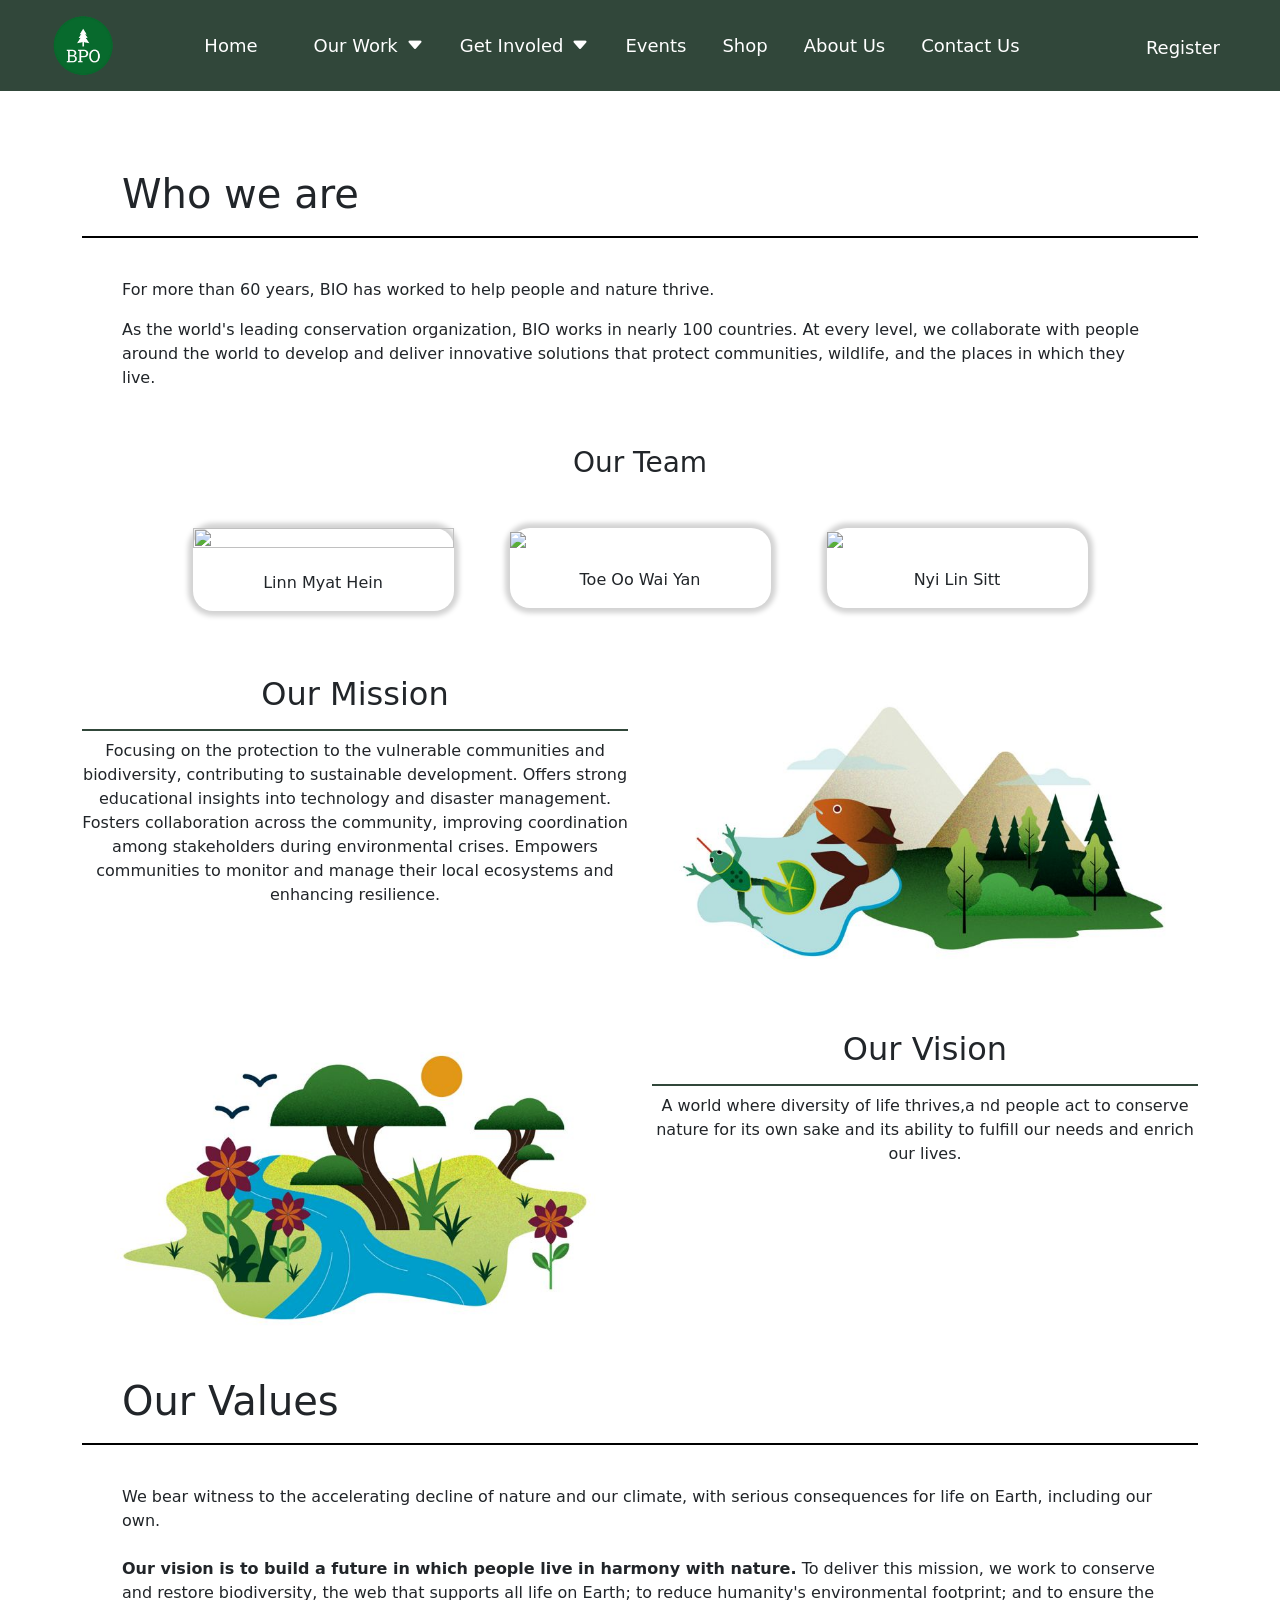
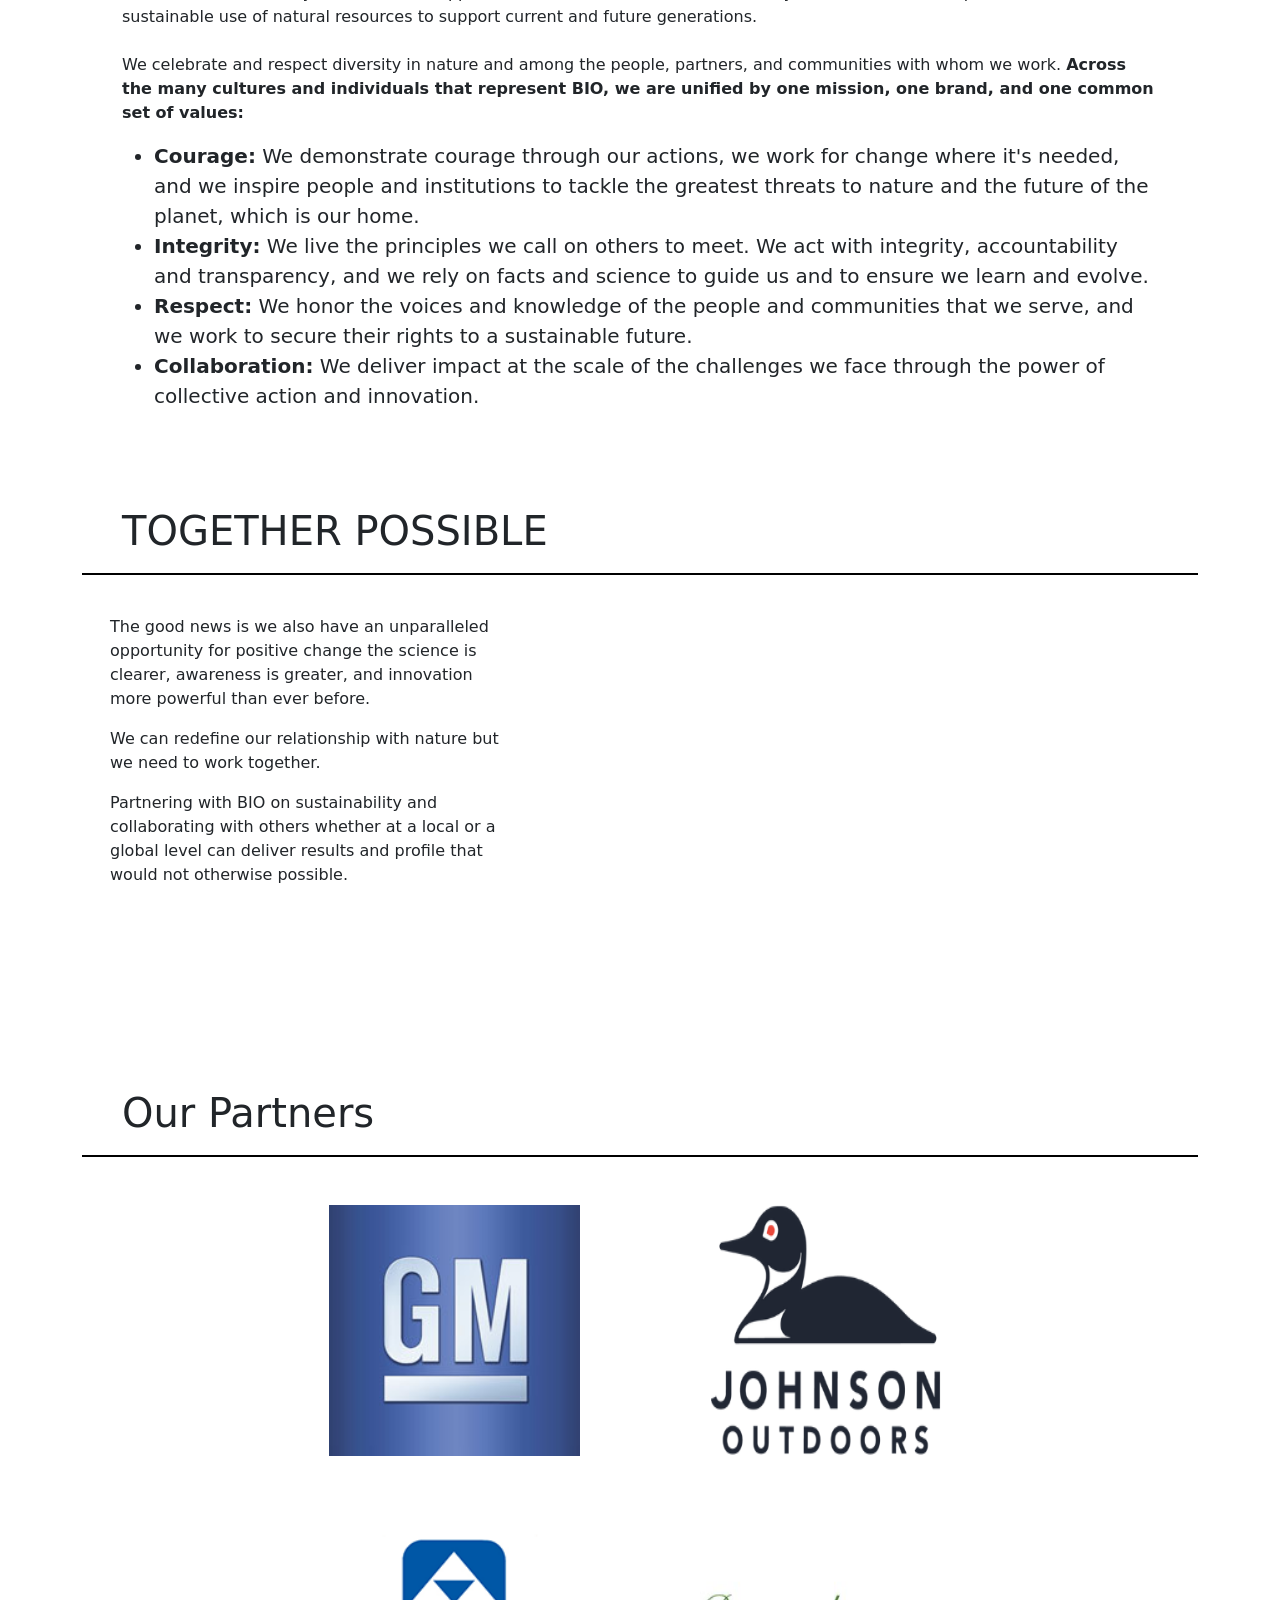
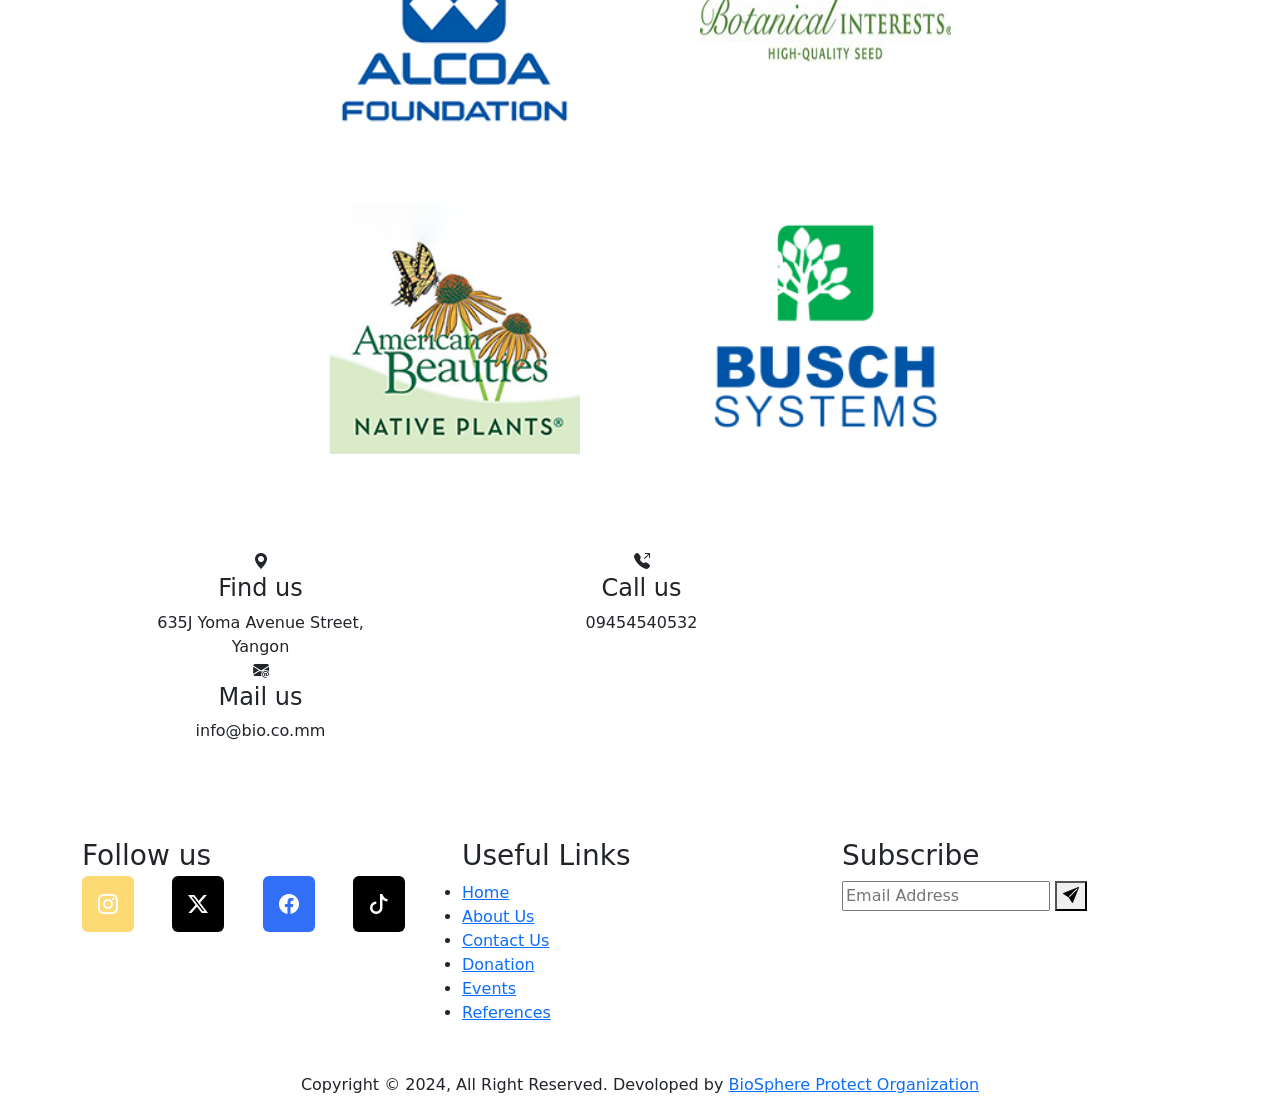
==== about_us.html @ aa96ff7e "Add files via upload" ====
<!DOCTYPE html>
<html lang="en">
<head>
    <meta charset="UTF-8">
    <meta name="viewport" content="width=device-width, initial-scale=1.0">
    <title>About Us | BIO</title>
    <!--Web Logo-->
    <link rel="icon" type="image/x-icon" href="image/ficon.png">
    <!--Bootstrap CDN link-->
    <link href="https://cdn.jsdelivr.net/npm/bootstrap@5.3.2/dist/css/bootstrap.min.css" rel="stylesheet" integrity="sha384-T3c6CoIi6uLrA9TneNEoa7RxnatzjcDSCmG1MXxSR1GAsXEV/Dwwykc2MPK8M2HN" crossorigin="anonymous">
    <script src="https://cdn.jsdelivr.net/npm/bootstrap@5.3.2/dist/js/bootstrap.bundle.min.js" integrity="sha384-C6RzsynM9kWDrMNeT87bh95OGNyZPhcTNXj1NW7RuBCsyN/o0jlpcV8Qyq46cDfL" crossorigin="anonymous"></script>
    <!--Bootstrap icon link-->
    <link rel="stylesheet" href="https://cdn.jsdelivr.net/npm/bootstrap-icons@1.11.2/font/bootstrap-icons.min.css">
    <!--CSS Link-->
    <link rel="stylesheet" type="text/css" href="about_us.css">
    <!--AOS link-->
    <link href="https://unpkg.com/aos@2.3.1/dist/aos.css" rel="stylesheet">
    <script src="https://unpkg.com/aos@2.3.1/dist/aos.js"></script>
</head>
</head>
<body>
    <!--Nav-->
    <nav class="navbar navbar-expand-sm fixed-top" style="background-color: #31473A; font-size: 18px;">
        <a class="navbar-brand ms-5" style="font-size: 35px;" href="index.html"><img src="image/ficon.png" width="70px"></a>
        <button class="navbar-toggler me-3" data-bs-toggle="collapse" data-bs-target="#my_navbar" style="color: white; border-color: white;">
            <span><i class="bi bi-list" style="color: white; font-size: 30px;"></i></span>
        </button>
        <div class="collapse navbar-collapse" id="my_navbar">
            <ul class="top-navbar navbar-nav ms-auto me-auto" style="text-align: center;">
                <li class="nav-item me-4 ms-3">
                    <a class="nav-link" href="index.html" style="color: white;">Home</a>
                </li>
                <li class="nav-item dropdown me-1 ms-3">
                    <a class="nav-link" data-bs-toggle="dropdown" href="#" style="color: white;">Our Work<i class="bi bi-caret-down-fill ms-2"></i></a>
                    <ul class="dropdown-menu" style="text-align: center;">
                        <li><a class="dropdown-item" href="people.html">People</a></li>
                        <li><a class="dropdown-item" href="places.html">Places</a></li>
                        <li><a class="dropdown-item" href="wild_life.html">Wildlife</a></li>
                    </ul>
                </li>
                <li class="nav-item dropdown me-1 ms-3">
                    <a class="nav-link" data-bs-toggle="dropdown" href="#" style="color: white;">Get Involed<i class="bi bi-caret-down-fill ms-2"></i></a>
                    <ul class="dropdown-menu" style="text-align: center;">
                        <li><a class="dropdown-item" href="donate.html">Donate</a></li>
                        <li><a class="dropdown-item" href="take_action.html">Take Action</a></li>
                    </ul>
                </li>
                <li class="nav-item me-1 ms-3">
                    <a class="nav-link" href="event.html" style="color: white;">Events</a>
                </li>
                <li class="nav-item me-1 ms-3">
                    <a class="nav-link" href="shop.html" style="color: white;">Shop</a>
                </li>
                <li class="nav-item me-1 ms-3">
                    <a class="nav-link" href="about_us.html" style="color: white;">About Us</a>
                </li>
                <li class="nav-item ms-3 me-3">
                    <a class="nav-link" href="contact_us.html" style="color: white;">Contact Us</a>
                </li>
            </ul>
            <ul class="top-navbar navbar-nav me-5 d-flex p-0 m-0" style="text-align: center;">
                <li class="nav-item ms-5 me-1 mt-1">
                    <!--Modal launch button-->
                    <a class="nav-link"  data-bs-toggle="modal" data-bs-target="#register" style="color: white;">Register</a>
                </li>
            </ul>
        </div>
    </nav>
    <!--Model-->
    <div class="modal" id="register" data-bs-backdrop="static" data-bs-keyboard="false">
        <div class="modal-dialog modal-dialog-centered">
            <div class="modal-content">
                <div class="container-fluid p-0">
                    <div class="modal-header" style="background-color: #31473A;">
                        <ul class="nav nav-pills justify-content-center ms-auto" style="text-align: center;">
                            <li class="nav.item"><a href="#log-in" class="nav-link active" data-bs-toggle="tab" style="color: white;">Log-in</a></li>
                            <li class="nav.item"><a href="#sign-up" class="nav-link" data-bs-toggle="tab" style="color: white;">Sign-up</a></li>
                        </ul>
                        <button type="button" class="btn-close" data-bs-dismiss="modal" style="background-color: white;"></button>
                    </div>
                    <div>
                        <div class="tab-content">
                            <div class="tab-pane active" id="log-in">
                                <div class="form-floating my-3 me-3 ms-3">
                                    <input for="username" type="text" class="form-control" placeholder="Enter text" name="text">
                                    <label class="form-label" id="username">Username</label>
                                </div>
                                <div class="form-floating my-3 me-3 ms-3">
                                    <input for="email" type="email" class="form-control" placeholder="Enter email" name="email">
                                    <label class="form-label" id="email">Email address</label>
                                </div>
                                <div class="form-floating my-3 me-3 ms-3">
                                    <input for="psw" type="password" class="form-control" placeholder="Enter password" name="password">
                                    <label class="form-label" id="psw">Password</label>
                                </div>
                                <div class="modal-footer justify-content-between">
                                    <span>Not a Member?<a href="#" style="color: black;">Sign-up</a></span>
                                    <button type="button" class="btn" style="background-color: #31473A; color: white;" data-bs-dismiss="modal">Login</button>
                                </div>
                                <div class="d-flex align-items-center">
                                    <div class="border-bottom w-100"></div>
                                    <div class="p-2">Or</div>
                                    <div class="border-bottom w-100"></div>
                                </div>
                                <div class="me-3 ms-3 mb-4">
                                    <button type="button" class="btn d-flex justify-content-center mt-3" style="background-color: #2980B9; border: none; border-radius: 10px; width: 100%;">
                                        <a href="#" style="color: black; text-decoration: none; display: flex;">
                                            <i style="font-size: 30px; margin-top: 5px;" class="bi bi-facebook me-5"></i>
                                            <p class="ms-2 me-5 mt-3" style="font-size: 16px;">Login with Facebook</p>
                                        </a> 
                                    </button>
                                    <button type="button" class="btn d-flex justify-content-center mt-4" style="background-color: silver; border: none; border-radius: 10px; width: 100%;">
                                        <a href="#" style="color: black; text-decoration: none; display: flex;">
                                            <i style="font-size: 30px; margin-top: 5px;" class="bi bi-google me-5"></i>
                                            <p class="ms-2 me-5 mt-3" style="font-size: 16px;">Login with Google</p>
                                        </a> 
                                    </button>
                                </div>    
                            </div>
                        </div>
                    </div>
                    <div>
                        <div class="tab-content">
                            <div class="tab-pane" style="margin-bottom: 20px;" id="sign-up">
                                <div class="form-floating my-3 me-3 ms-3">
                                    <input for="username" type="text" class="form-control" placeholder="Enter text" name="text">
                                    <label class="form-label" id="username">Username</label>
                                </div>
                                <div class="form-floating my-3 me-3 ms-3">
                                    <input for="email" type="email" class="form-control" placeholder="Enter email" name="email">
                                    <label class="form-label" id="email">Email address</label>
                                </div>
                                <div class="form-floating my-3 me-3 ms-3">
                                    <input for="number" type="text" class="form-control" placeholder="Enter Phone Number" name="number">
                                    <label class="form-label" id="number">Phone Number</label>
                                </div>
                                <div class="form-floating my-3 me-3 ms-3">
                                    <input for="psw" type="password" class="form-control" placeholder="Enter password" name="password">
                                    <label class="form-label" id="psw">Password</label>
                                </div>
                                <div class="form-floating my-3 me-3 ms-3">
                                    <input for="psw" type="password" class="form-control" placeholder="Enter password" name="password">
                                    <label class="form-label" id="psw">Confirm Password</label>
                                </div>
                                <div class="modal-footer justify-content-between" data-bs-target="#sign-up">
                                    <span>Already have an account?<a href="#" style="color: black;">Log-in</a></span>
                                    <button type="button" class="btn" style="background-color: #31473A; color: white;" data-bs-dismiss="modal">Sign-up</button>
                                </div>
                                <div class="d-flex align-items-center">
                                    <div class="border-bottom w-100"></div>
                                    <div class="p-2">Or</div>
                                    <div class="border-bottom w-100"></div>
                                </div>
                                <div class="me-3 ms-3 mb-4">
                                    <button type="button" class="btn d-flex justify-content-center mt-3" style="background-color: #2980B9; border: none; border-radius: 10px; width: 100%;">
                                        <a href="#" style="color: black; text-decoration: none; display: flex;">
                                            <i style="font-size: 30px; margin-top: 5px;" class="bi bi-facebook me-5"></i>
                                            <p class="ms-2 me-5 mt-3" style="font-size: 16px;">Login with Facebook</p>
                                        </a> 
                                    </button>
                                    <button type="button" class="btn d-flex justify-content-center mt-4" style="background-color: silver; border: none; border-radius: 10px; width: 100%;">
                                        <a href="#" style="color: black; text-decoration: none; display: flex;">
                                            <i style="font-size: 30px; margin-top: 5px;" class="bi bi-google me-5"></i>
                                            <p class="ms-2 me-5 mt-3" style="font-size: 16px;">Login with Google</p>
                                        </a> 
                                    </button>
                                </div>
                            </div>
                        </div>
                    </div>
                </div>
            </div>
        </div>
    </div>
    <!--Who we are-->
    <div class="container" style="margin-top: 130px;">
        <div class="justify-content-center">
            <div style="padding: 40px 40px 10px 40px; border-bottom: 2px solid black" data-aos="fade-up">
                <h1>Who we are</h1>
            </div>
            <script>AOS.init();</script>
            <div style="padding: 40px;" data-aos="fade-up">
                <p>For more than 60 years, BIO has worked to help people and nature thrive.</p>
                <p>As the world's leading conservation organization, BIO works in nearly 100 countries. At every level, we collaborate with people around the world to develop and deliver innovative solutions that protect communities, wildlife, and the places in which they live.</p>
            </div>
            <script>AOS.init();</script>
            <div class="mb-5" style="text-align: center;" data-aos="fade-up">
                <h3>Our Team</h3>
            </div>
            <script>AOS.init();</script>
            <div class="row justify-content-center">
                <div class="col-sm-3 me-3 ms-3" data-aos="fade-up">
                    <div style="border-bottom: 2px solid none; border-radius: 20px; box-shadow: 0px 0px 5px 5px lightgray;">
                        <img src="Image_final_pbl/linn_myat_hein.png" width="100%" height="100%">
                        <p class="p-3" style="text-align: center;">Linn Myat Hein</p>
                    </div>
                </div>
                <script>AOS.init();</script>
                <div class="col-sm-3 me-3 ms-3" data-aos="fade-up">
                    <div style="border-bottom: 2px solid none; border-radius: 20px; box-shadow: 0px 0px 5px 5px lightgray;">
                        <img src="Image_final_pbl/shin_thant_aung.png" width="100%">
                        <p class="p-3" style="text-align: center;">Toe Oo Wai Yan</p>
                    </div>
                </div>
                <script>AOS.init();</script>
                <div class="col-sm-3 me-3 ms-3" data-aos="fade-up">
                    <div style="border-bottom: 2px solid none; border-radius: 20px; box-shadow: 0px 0px 5px 5px lightgray;">
                        <img src="Image_final_pbl/la_yaung_myint_mo.png" width="100%">
                        <p class="p-3" style="text-align: center;">Nyi Lin Sitt</p>
                    </div>
                </div>
                <script>AOS.init();</script>
            </div>
        </div>
    </div>
    <!--How we work-->
    <div class="container mt-5">
        <div class="row justify-content-center">
            <div class="col-md-6" style="text-align: center;">
                <h2 style="border-bottom: 2px solid #31473A;" class="pb-3">Our Mission</h2>
                <p>Focusing on the protection to the vulnerable communities and biodiversity, contributing to sustainable development. Offers strong educational insights into technology and disaster management. Fosters collaboration across the community, improving coordination among stakeholders during environmental crises. Empowers communities to monitor and manage their local ecosystems and enhancing resilience.</p>
            </div>
            <div class="col-md-6">
                <img src="image/our_mission.jpg" width="100%" height="100%">
            </div>
        </div>
        <div class="row justify-content-center mt-5">
            <div class="col-md-6">
                <img src="image/our_vision.jpg" width="100%" height="100%">
            </div>
            <div class="col-md-6" style="text-align: center;">
                <h2 style="border-bottom: 2px solid #31473A;" class="pb-3">Our Vision</h2>
                <p>A world where diversity of life thrives,a nd people act to conserve nature for its own sake and its ability to fulfill our needs and enrich our lives.</p>
            </div>
            
        </div>
    </div>
    <!--Our Values-->
    <div class="container">
        <div style="padding: 40px 40px 10px 40px; border-bottom: 2px solid black" data-aos="fade-up">
            <h1>Our Values</h1>
        </div>
        <script>AOS.init();</script>
        <div style="padding: 40px;" data-aos="fade-up">
            <p>We bear witness to the accelerating decline of nature and our climate, with serious consequences for life on Earth, including our own.</p>
            <p class="mt-4"><strong>Our vision is to build a future in which people live in harmony with nature.</strong> To deliver this mission, we work to conserve and restore biodiversity, the web that supports all life on Earth; to reduce humanity's environmental footprint; and to ensure the sustainable use of natural resources to support current and future generations.</p>
            <p class="mt-4">We celebrate and respect diversity in nature and among the people, partners, and communities with whom we work. <strong>Across the many cultures and individuals that represent BIO, we are unified by one mission, one brand, and one common set of values:</strong> </p>
            <ul style="font-size: 20px;">
                <li><strong>Courage:</strong> We demonstrate courage through our actions, we work for change where it's needed, and we inspire people and institutions to tackle the greatest threats to nature and the future of the planet, which is our home.</li>
                <li><strong>Integrity:</strong> We live the principles we call on others to meet. We act with integrity, accountability and transparency, and we rely on facts and science to guide us and to ensure we learn and evolve.</li>
                <li><strong>Respect:</strong> We honor the voices and knowledge of the people and communities that we serve, and we work to secure their rights to a sustainable future.</li>
                <li><strong>Collaboration:</strong> We deliver impact at the scale of the challenges we face through the power of collective action and innovation.</li>
            </ul>
        </div>
        <script>AOS.init();</script>
    </div>
    <!--TOGETHER POSSIBLE-->
    <div class="container">
        <div style="padding: 40px 40px 10px 40px; border-bottom: 2px solid black" data-aos="fade-up">
            <h1>TOGETHER POSSIBLE</h1>
        </div>
        <script>AOS.init();</script>
        <div class="row" data-aos="fade-up">
            <div class="col-sm-5" style="padding:  40px 40px 10px 40px;">
                <p>The good news is we also have an unparalleled opportunity for positive change the science is clearer, awareness is greater, and innovation more powerful than ever before.</p>
                <p>We can redefine our relationship with nature but we need to work together.</p>
                <p>Partnering with BIO on sustainability and collaborating with others whether at a local or a global level can deliver results and profile that would not otherwise possible.</p>
            </div>
            <div class="col-sm-7" data-aos="fade-up">
                <div class="m-5">
                    <iframe width="660" height="355" src="https://www.youtube.com/embed/m2wWTo-fhiM?si=E0FMFxv3m9R9lx2N" title="YouTube video player" frameborder="0" allow="accelerometer; autoplay; clipboard-write; encrypted-media; gyroscope; picture-in-picture; web-share" referrerpolicy="strict-origin-when-cross-origin" allowfullscreen></iframe>
                </div>
            </div>
            <script>AOS.init();</script>
        </div>
        <script>AOS.init();</script>
    </div>
    <!--Our Partners-->
    <div class="container mt-3">
        <div style="padding: 40px 40px 10px 40px; border-bottom: 2px solid black" data-aos="fade-up">
            <h1>Our Partners</h1>
        </div>
        <div class="row justify-content-center me-2 ms-2">
            <div class="col-sm-3 me-5 ms-5 mt-5" data-aos="fade-up">
                <img src="image/part1.jpg" width="100%" height="100%">
            </div>
            <script>AOS.init();</script>
            <div class="col-sm-3 me-5 ms-5 mt-5" data-aos="fade-up">
                <img src="image/part2.png" width="100%" height="100%">
            </div>
            <script>AOS.init();</script>
            <div class="col-sm-3 me-5 ms-5 mt-5" data-aos="fade-up">
                <img src="image/part3.png" width="100%" height="100%">
            </div>
            <script>AOS.init();</script>
            <div class="col-sm-3 me-5 ms-5 mt-5" data-aos="fade-up">
                <img src="image/part4.png" width="100%" height="100%">
            </div>
            <script>AOS.init();</script>
            <div class="col-sm-3 me-5 ms-5 mt-5" data-aos="fade-up">
                <img src="image/part5.png" width="100%" height="100%">
            </div>
            <script>AOS.init();</script>
            <div class="col-sm-3 me-5 ms-5 mt-5" data-aos="fade-up">
                <img src="image/part6.png" width="100%" height="100%">
            </div>
            <script>AOS.init();</script>
        </div>
    </div>
    <!--Footer-->
    <footer class="footer-section mt-5">
        <div class="container">
            <div class="footer-category pt-5 pb-5">
                <div class="row" style="text-align: center;">
                    <div class="col-xl-3 col-md-3 mb-30 me-5 ms-5">
                        <div class="single-category">
                            <i class="bi bi-geo-alt-fill mt-0 pt-0"></i>
                            <div class="cta-text">
                                <h4>Find us</h4>
                                <span>635J Yoma Avenue Street, Yangon</span>
                            </div>
                        </div>
                    </div>
                    <div class="col-xl-3 col-md-3 mb-30 me-5 ms-5">
                        <div class="single-category">
                            <i class="bi bi-telephone-outbound-fill mt-0 pt-0"></i>
                            <div class="cta-text">
                                <h4>Call us</h4>
                                <span>09454540532</span>
                            </div>
                        </div>
                    </div>
                    <div class="col-xl-3 col-md-3 mb-30 me-5 ms-5">
                        <div class="single-category">
                            <i class="bi bi-envelope-at-fill mt-0 pt-0"></i>
                            <div class="cta-text">
                                <h4>Mail us</h4>
                                <span>info@bio.co.mm</span>
                            </div>
                        </div>
                    </div>
                </div>
            </div>
            <div class="footer-content pt-5 pb-5">
                <div class="row">
                    <div class="col-xl-4 col-lg-4 mb-50 mb-5">
                        <div class="footer-widget-heading">
                            <h3>Follow us</h3>
                        </div>
                        <div style="font-size: 20px;" class="mt-3">
                            <a href="#" class="me-3 p-3 rounded icon_badge_1" style="background-color: #feda75; color: white;"><i class="bi bi-instagram"></i></a>
                            <a href="#" class="me-3 ms-3 p-3 rounded icon_badge_2" style="background-color: black; color: white;"><i class="bi bi-twitter-x"></i></a>
                            <a href="#" class="me-3 ms-3 p-3 rounded icon_badge_3" style="background-color: #316FF6; color: white;"><i class="bi bi-facebook"></i></a>
                            <a href="#" class="me-3 ms-3 p-3 rounded icon_badge_4" style="background-color: black; color: white;"><i class="bi bi-tiktok"></i></a>
                        </div>
                    </div>
                    <div class="col-xl-4 col-lg-4 col-md-6 mb-30">
                        <div class="footer-widget">
                            <div class="footer-widget-heading">
                                <h3>Useful Links</h3>
                            </div>
                            <ul class="p-0 m-0">
                                <li><a href="index.html">Home</a></li>
                                <li><a href="about_us.html">About Us</a></li>
                                <li><a href="contact_us.html">Contact Us</a></li>
                                <li><a href="donate.html">Donation</a></li>
                                <li><a href="event.html">Events</a></li>
                                <li><a href="#">References</a></li>
                            </ul>
                        </div>
                    </div>
                    <div class="col-xl-4 col-lg-4 col-md-6 mb-50">
                        <div class="footer-widget">
                            <div class="footer-widget-heading">
                                <h3>Subscribe</h3>
                            </div>
                            <div class="subscribe-form">
                                <form>
                                    <input type="text" placeholder="Email Address">
                                    <button onclick="alert('Your email have been recived!')"><i class="bi bi-send-fill"></i></button>
                                </form>
                            </div>
                        </div>
                    </div>
                </div>
            </div>
        </div>
        <div class="copyright-area">
            <div class="container">
                <div class="row">
                    <div class="text-center text-lg-left">
                        <div class="copyright-text">
                            <p>Copyright &copy; 2024, All Right Reserved. Devoloped by <a href="index.html">BioSphere Protect Organization</a></p>
                        </div>
                    </div>
                </div>
            </div>
        </div>
    </footer>
</body>
</html>
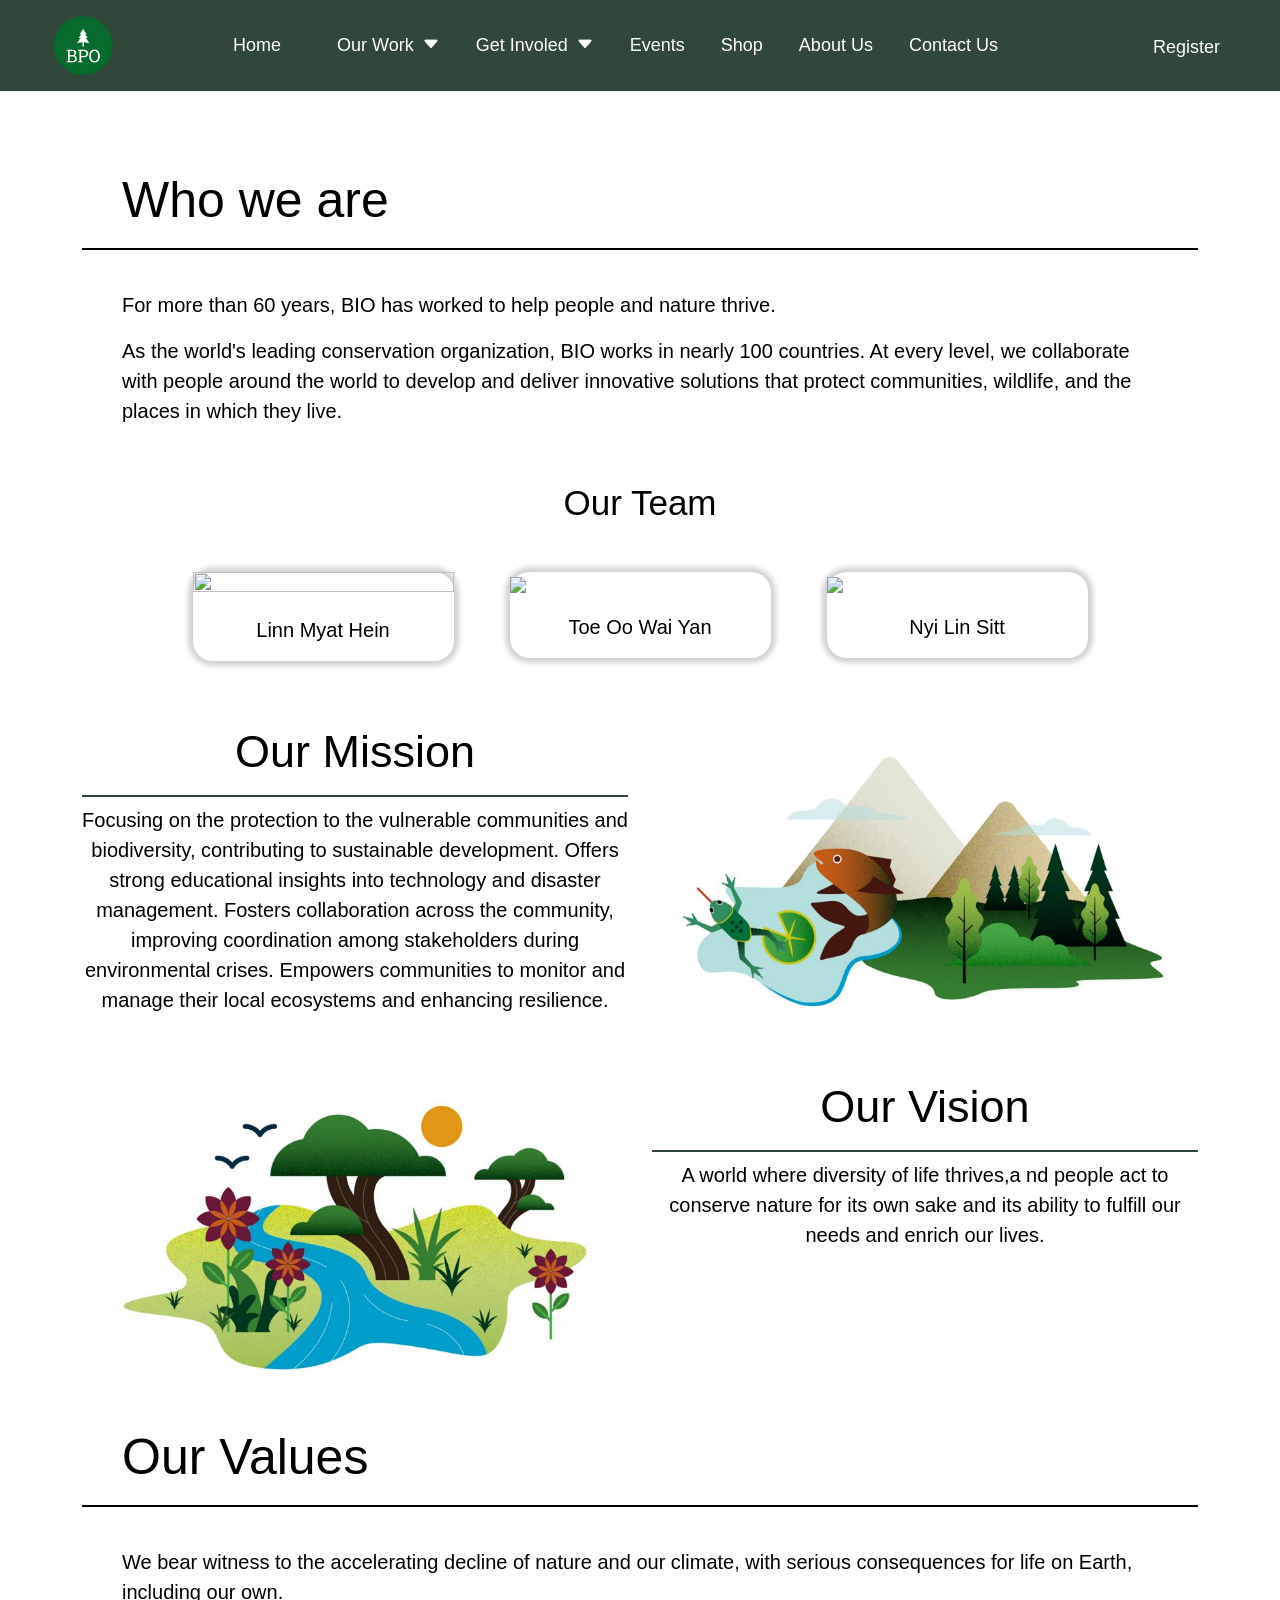
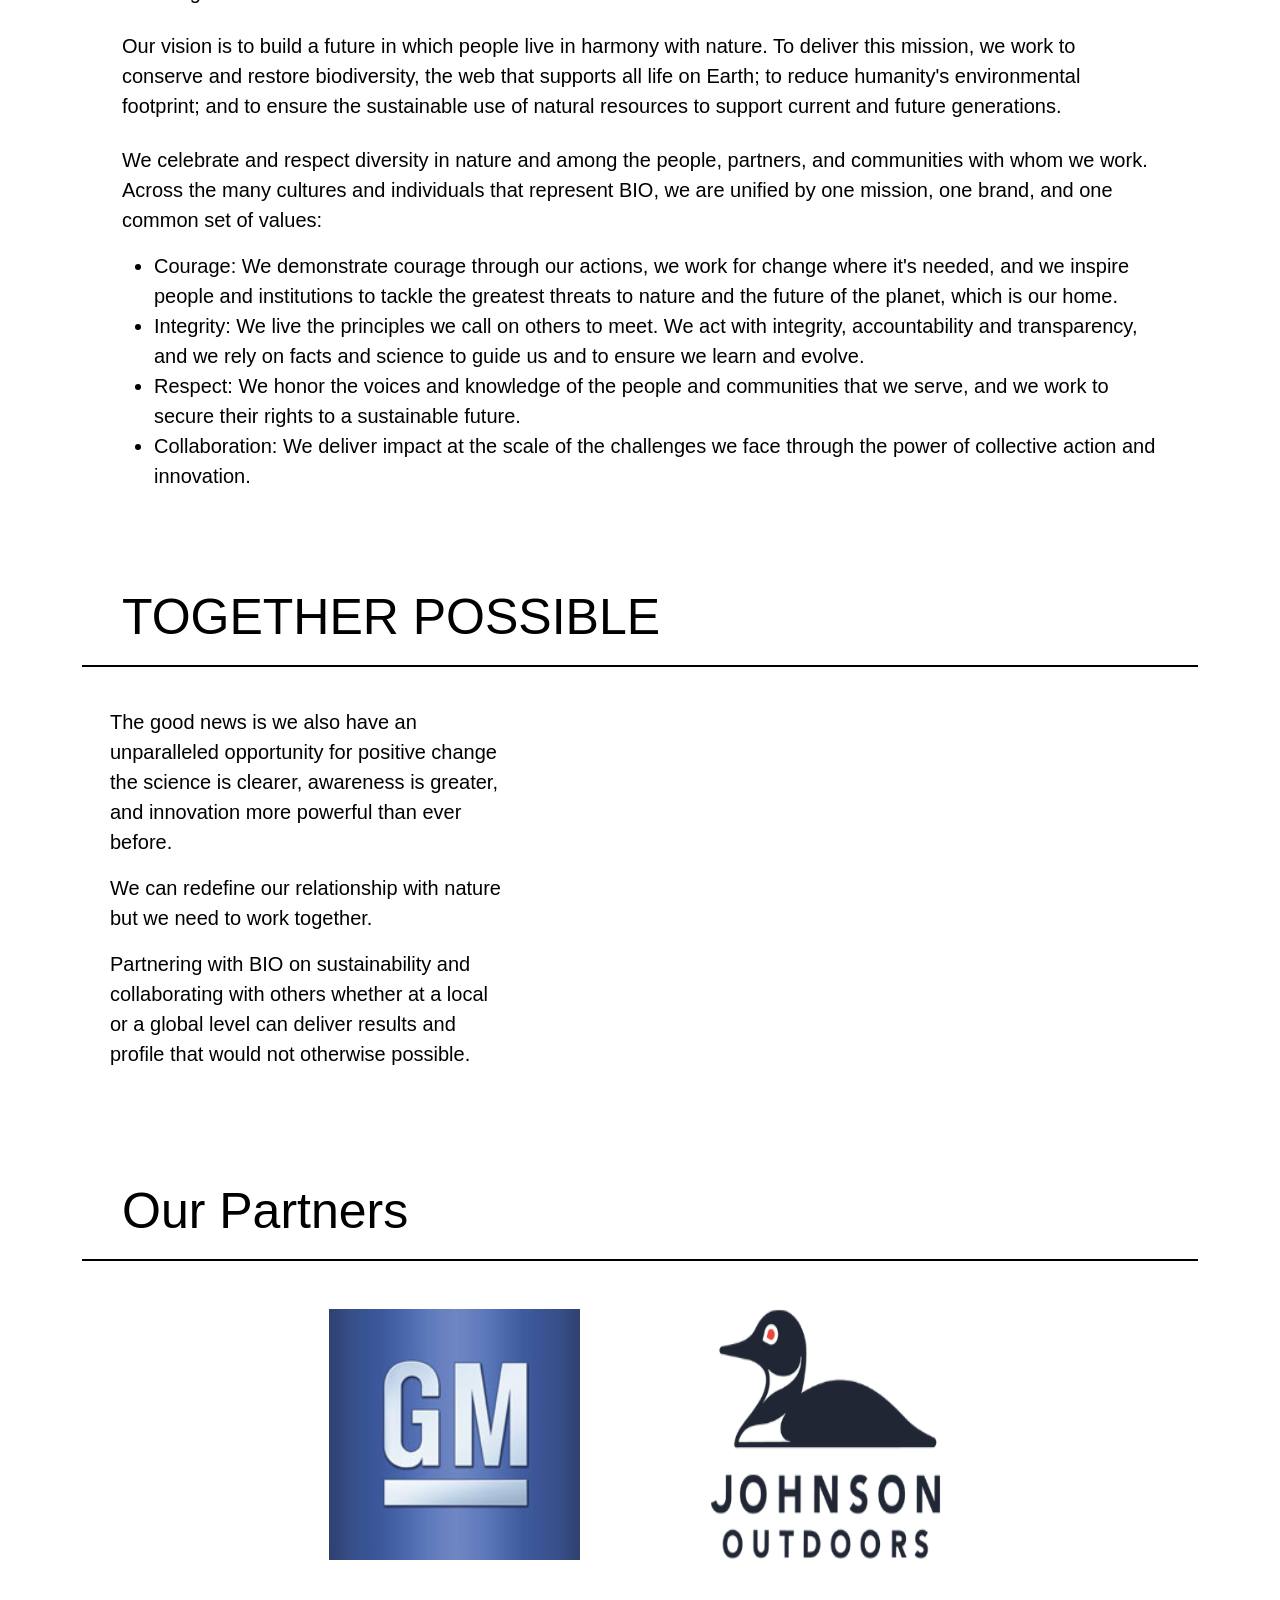
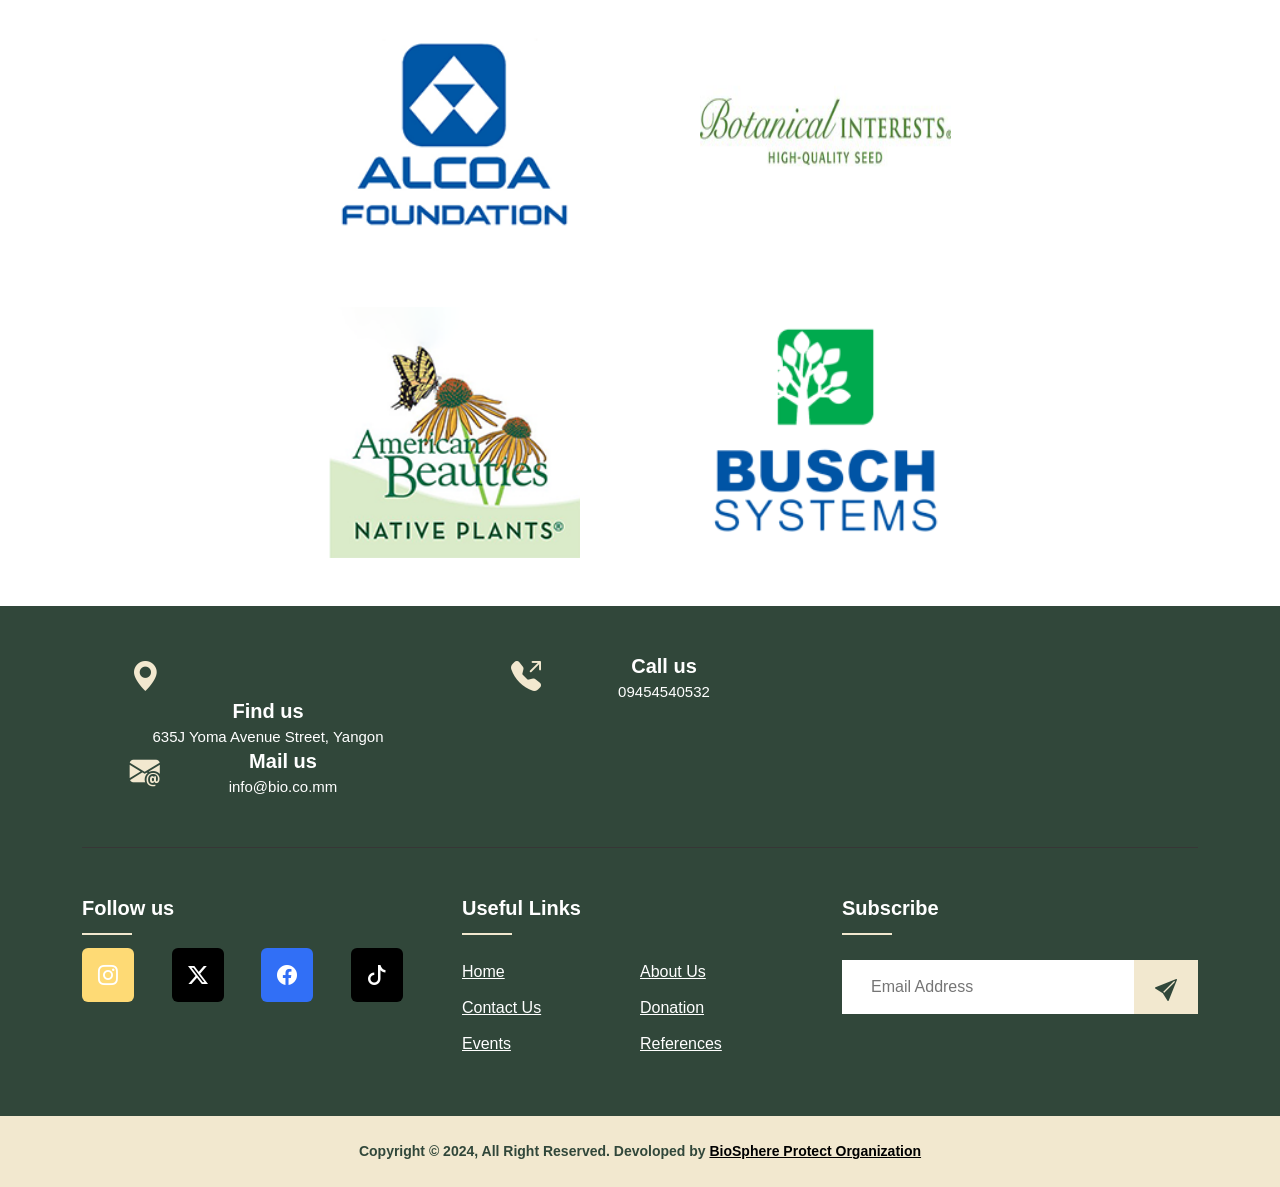
==== commit 4e45eb30: "Update about_us.html" ====
--- a/about_us.html
+++ b/about_us.html
@@ -12,7 +12,7 @@
     <!--Bootstrap icon link-->
     <link rel="stylesheet" href="https://cdn.jsdelivr.net/npm/bootstrap-icons@1.11.2/font/bootstrap-icons.min.css">
     <!--CSS Link-->
-    <link rel="stylesheet" type="text/css" href="about_us.css">
+    <link rel="stylesheet" type="text/css" href="css/about_us.css">
     <!--AOS link-->
     <link href="https://unpkg.com/aos@2.3.1/dist/aos.css" rel="stylesheet">
     <script src="https://unpkg.com/aos@2.3.1/dist/aos.js"></script>
@@ -398,4 +398,4 @@
         </div>
     </footer>
 </body>
-</html>+</html>
--- a/css/about_us.css
+++ b/css/about_us.css
@@ -0,0 +1,244 @@
+*{
+    box-sizing: border-box;
+}
+.navbar-nav li:hover{
+    border-bottom: 2px solid lightgrey;
+}
+body{
+    font-family: "Poppins", sans-serif;
+    font-weight: 200;
+    color: black;
+    overflow-x: hidden;
+}
+.dropdown-menu li a:hover{
+    background-color: #31473A;
+    color: white;
+}
+h2{
+    font-size: 45px;
+}
+h3{
+    font-size: 35px;
+}
+h1{
+    font-size: 50px;
+}
+p{
+    font-size: 20px;
+}
+section{
+    margin: 0px;
+    padding: 0px;
+    box-sizing: border-box;
+}
+.team-section{
+    margin-top: 75px;
+}
+.team-title h1{
+    font-size: 50px;
+    text-align: center;
+    position: relative;
+}
+.team-cards{
+    width: 85%;
+    display: flex;
+    justify-content: space-between;
+    margin: 20px auto;
+}
+.team-card{
+    border-radius: 50px;
+    box-shadow: 0px 2px 5px rgba(0,0,0,0.2);
+    margin: 0px 20px;
+    padding: 20px;
+    text-align: center;
+    transition: all 0.6 ease;
+    width: calc(33.33% - 20px);
+}
+.team-card:hover{
+    transform: translateY(-15px);
+    transition: all 0.3s ease-in-out;
+}
+.team-image img{
+    border-radius: 50%;
+    height: 130px;
+    width: 130px;
+    object-fit: cover;
+    margin-bottom: 10px;
+}
+.team-detail h3{
+    font-size: 30px;
+    margin: 15px 0px;
+}
+.team-detail p{
+    font-size: 18px;
+}
+.footer-section{
+  background: #31473A;
+  position: relative;
+}
+.footer-category{
+  border-bottom: 1px solid #373636;
+}
+.single-category i{
+  color: #F2E8CF;
+  font-size: 30px;
+  float: left;
+  margin-top: 8px;
+}
+.cta-text{
+  padding-left: 15px;
+  display: inline-block;
+}
+.cta-text h4{
+  color: #fff;
+  font-size: 20px;
+  font-weight: 600;
+  margin-bottom: 2px;
+}
+.cta-text span{
+  color: white;
+  font-size: 15px;
+}
+.footer-content{
+  position: relative;
+  z-index: 2;
+}
+.footer-pattern img{
+  position: absolute;
+  top: 0;
+  left: 0;
+  height: 330px;
+  background-size: cover;
+  background-position: 100% 100%;
+}
+.footer-logo{
+  margin-bottom: 30px;
+}
+.footer-logo img{
+    max-width: 200px;
+}
+.footer-text p{
+  margin-bottom: 14px;
+  font-size: 14px;
+  color: white;
+  line-height: 28px;
+}
+.footer-widget-heading h3{
+  color: white;
+  font-size: 20px;
+  font-weight: 600;
+  margin-bottom: 40px;
+  position: relative;
+}
+.footer-widget-heading h3::before{
+  content: "";
+  position: absolute;
+  left: 0;
+  bottom: -15px;
+  height: 2px;
+  width: 50px;
+  background: #F2E8CF;
+}
+.footer-widget ul li{
+  display: inline-block;
+  float: left;
+  width: 50%;
+  margin-bottom: 12px;
+}
+.footer-widget ul li a:hover{
+  color: #F2E8CF;
+}
+.footer-widget ul li a{
+  color: white;
+}
+.subscribe-form:hover{
+    border: #F2E8CF;
+    box-shadow: 0px 0px 3px 10px #F2E8CF;
+}
+.subscribe-form{
+  position: relative;
+  overflow: hidden;
+}
+.subscribe-form input{
+  width: 100%;
+  padding: 14px 28px;
+  background: white;
+  border: 1px solid white;
+  color: black;
+}
+.subscribe-form button{
+    position: absolute;
+    right: 0;
+    background: #F2E8CF;
+    padding: 13px 20px;
+    border: 1px solid #F2E8CF;
+    top: 0;
+}
+.subscribe-form button i{
+  color: #31473A;
+  font-size: 22px;
+}
+.copyright-area{
+  background: #F2E8CF;
+  padding: 25px 0;
+  font-weight: bold;
+}
+.copyright-text p{
+  margin: 0;
+  font-size: 14px;
+  color: #31473A;
+}
+.copyright-text p a{
+  color: black;
+}
+.footer-menu li{
+  display: inline-block;
+  margin-left: 20px;
+}
+.footer-menu li:hover a{
+  color: #F2E8CF;
+}
+.footer-menu li a{
+  font-size: 14px;
+  color: white;
+}
+.icon_badge_1{
+  transition: transform 0.3s ease-in;
+}
+.icon_badge_1:hover{
+  box-shadow: 0px 0px 0px 5px #feda75;
+  font-size: 40px;
+  transition: box-shadow 0.3s;
+  transition: font-size 0.3s;
+  transform: scale(1.2);
+}
+.icon_badge_2{
+  transition: transform 0.3s ease-in;
+}
+.icon_badge_2:hover{
+  box-shadow: 0px 0px 0px 5px black;
+  font-size: 40px;
+  transition: box-shadow 0.3s;
+  transition: font-size 0.3s;
+  transform: scale(1.2);
+}
+.icon_badge_3{
+  transition: transform 0.3s ease-in;
+}
+.icon_badge_3:hover{
+  box-shadow: 0px 0px 0px 5px #316FF6;
+  font-size: 40px;
+  transition: box-shadow 0.3s;
+  transition: font-size 0.3s;
+  transform: scale(1.2);
+}
+.icon_badge_4{
+  transition: transform 0.3s ease-in;
+}
+.icon_badge_4:hover{
+  box-shadow: 0px 0px 0px 5px black;
+  font-size: 40px;
+  transition: box-shadow 0.3s;
+  transition: font-size 0.3s;
+  transform: scale(1.2);
+}
